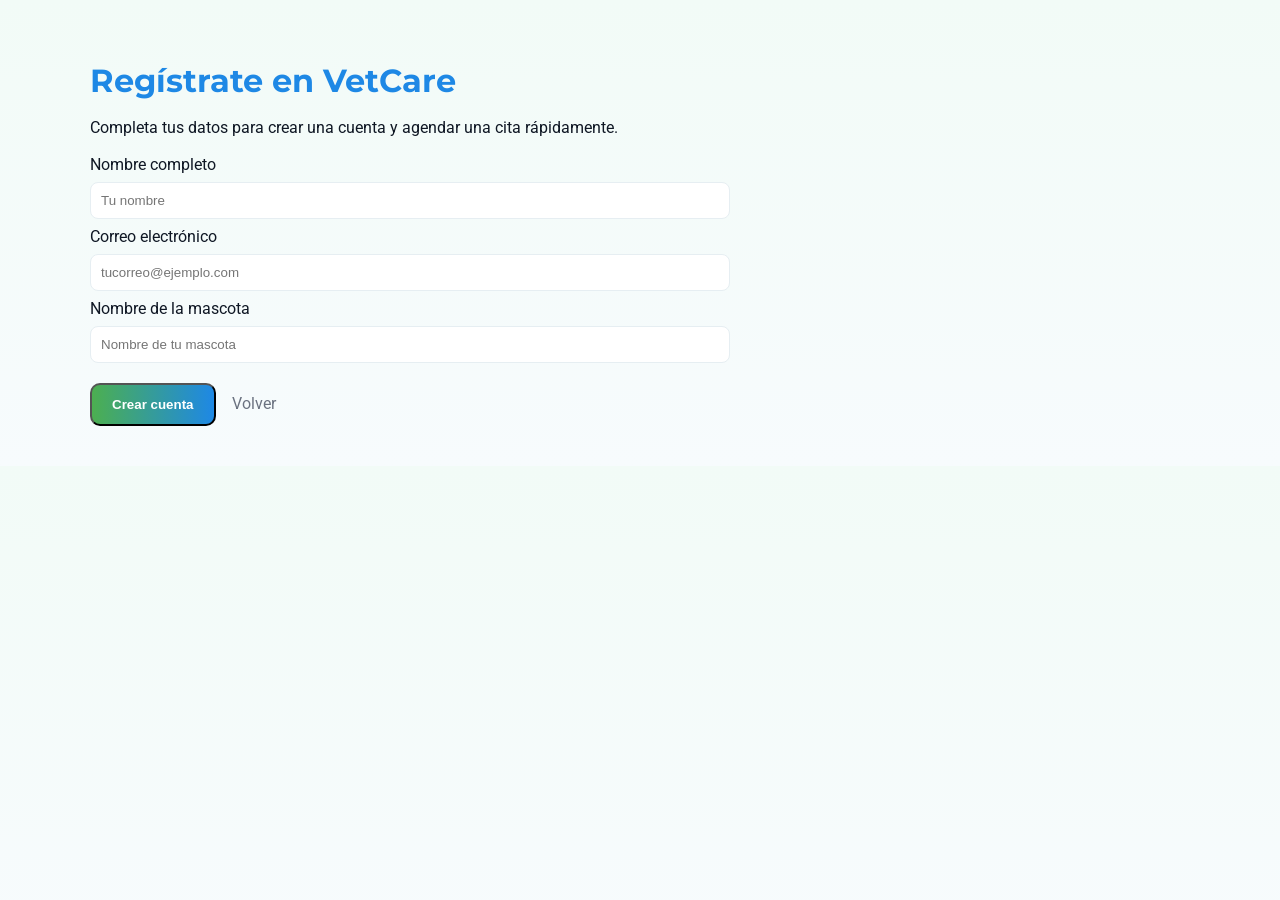
==== registro.html @ a42966b8 "Etapa1: Landing Page actualizada y mejorada, se integra Formulario de contacto" ====
<!doctype html>
<html lang="es">
<head>
  <meta charset="utf-8">
  <meta name="viewport" content="width=device-width,initial-scale=1">
  <title>Registro - PetSalud</title>
  <link rel="stylesheet" href="style.css">
  <link href="https://fonts.googleapis.com/css2?family=Montserrat:wght@600;700&family=Roboto:wght@300;400;500&display=swap" rel="stylesheet">
</head>
<body>
  <main class="container" style="padding:40px 0;">
    <h1 class="section-title">Regístrate en VetCare</h1>
    <p>Completa tus datos para crear una cuenta y agendar una cita rápidamente.</p>
    <form action="#" method="post" style="max-width:640px;margin-top:18px;">
      <label for="name">Nombre completo</label>
      <input id="name" name="name" type="text" placeholder="Tu nombre" required style="width:100%;padding:10px;margin:8px 0;border-radius:8px;border:1px solid #e6eef2;">

      <label for="email">Correo electrónico</label>
      <input id="email" name="email" type="email" placeholder="tucorreo@ejemplo.com" required style="width:100%;padding:10px;margin:8px 0;border-radius:8px;border:1px solid #e6eef2;">

      <label for="pet">Nombre de la mascota</label>
      <input id="pet" name="pet" type="text" placeholder="Nombre de tu mascota" style="width:100%;padding:10px;margin:8px 0;border-radius:8px;border:1px solid #e6eef2;">

      <div style="margin-top:12px;">
        <button class="btn primary" type="submit">Crear cuenta</button>
        <a href="index.html" style="margin-left:12px;text-decoration:none;color:var(--muted);">Volver</a>
      </div>
    </form>
  </main>
</body>
</html>
---- style.css ----
/* Veterinaria: paleta verde, blanco y azul. Tipografías: Montserrat (títulos), Roboto (cuerpo) */
:root{
    --green:#2e8b57;
    --green-2:#4caf50;
    --blue:#1e88e5;
    --bg:#f7fbfd;
    --card:#ffffff;
    --muted:#6b7280;
}

*{box-sizing:border-box}
body{
    font-family: 'Roboto', system-ui, -apple-system, 'Segoe UI', Arial, sans-serif;
    background: linear-gradient(180deg, #f2fbf7 0%, var(--bg) 100%);
    color:#0f1724;
    margin:0;
    -webkit-font-smoothing:antialiased;
}

.container{width:90%;max-width:1100px;margin:0 auto}

/* NAV */
.nav{display:flex;align-items:center;justify-content:space-between;padding:16px 0}
.logo{display:flex;align-items:center;gap:10px;text-decoration:none;color:inherit}
.clinic-name{font-family:'Montserrat',sans-serif;font-weight:700;color:var(--green-2)}
.nav-links{display:flex;gap:18px;list-style:none;margin:0;padding:0;align-items:center}
.nav-links a{color:inherit;text-decoration:none;font-weight:500}
.btn-outline{border:1px solid var(--green-2);padding:8px 12px;border-radius:8px;color:var(--green-2)}
.nav-toggle{display:none;background:transparent;border:0;font-size:22px}

/* HERO */
.hero{display:flex;align-items:center;gap:40px;padding:30px 0}
.hero-media{flex:1}
.hero-media img{width:100%;height:320px;object-fit:cover;border-radius:12px}
.hero-content{flex:1}
.hero-content h1{font-family:'Montserrat',sans-serif;font-size:2.2rem;margin:0 0 10px;color:var(--green)}
.hero-content p{color:var(--muted);margin:0 0 18px}
.btn{display:inline-block;padding:12px 20px;border-radius:10px;text-decoration:none}
.btn.primary{background:linear-gradient(90deg,var(--green-2),var(--blue));color:#fff;font-weight:600}

/* Sections */
.section{padding:48px 0}
.section-title{font-family:'Montserrat',sans-serif;color:var(--blue);margin-bottom:18px}

.grid{display:grid;gap:18px}
.cards{grid-template-columns:repeat(3,1fr)}
.team-grid{grid-template-columns:repeat(3,1fr)}
.specialties .grid{grid-template-columns:repeat(2,1fr)}

.card{background:var(--card);border-radius:12px;padding:18px;box-shadow:0 6px 18px rgba(16,24,40,0.06);transition:transform .22s ease,box-shadow .22s ease;border:1px solid rgba(15,23,36,0.04)}
.card h3{margin:0 0 8px;font-family:'Montserrat',sans-serif}
.card p{margin:0;color:var(--muted)}

/* Card hover effect */
.card:hover{transform:translateY(-8px);box-shadow:0 12px 30px rgba(16,24,40,0.12)}

.specialty img,.team-member img{width:100%;height:180px;object-fit:cover;border-radius:10px;margin-bottom:12px}

.testimonial p{font-style:italic;margin:0 0 8px}
.testimonial footer{font-size:.9rem;color:var(--muted)}

/* FOOTER */
.site-footer{background:linear-gradient(180deg,#eefaf6,#f7fbfd);padding:30px 0 18px;margin-top:30px}
.footer-grid{display:grid;grid-template-columns:1fr 1fr 1fr;gap:18px}
.copyright{margin-top:12px;color:var(--muted);font-size:.95rem}

/* Responsive */
@media (max-width:900px){
    .cards{grid-template-columns:repeat(2,1fr)}
    .team-grid{grid-template-columns:repeat(2,1fr)}
}
@media (max-width:700px){
    .hero{flex-direction:column}
    .hero-media img{height:220px}
    .cards{grid-template-columns:1fr}
    .specialties .grid{grid-template-columns:1fr}
    .team-grid{grid-template-columns:1fr}
    .nav-links{position:fixed;right:16px;top:72px;background:var(--card);flex-direction:column;padding:12px;border-radius:12px;box-shadow:0 10px 30px rgba(2,6,23,0.12);display:none}
    .nav-links.open{display:flex}
    .nav-toggle{display:block}
}

@media (max-width:400px){
    .hero-content h1{font-size:1.5rem}
}

/* small utilities */
.text-center{text-align:center}
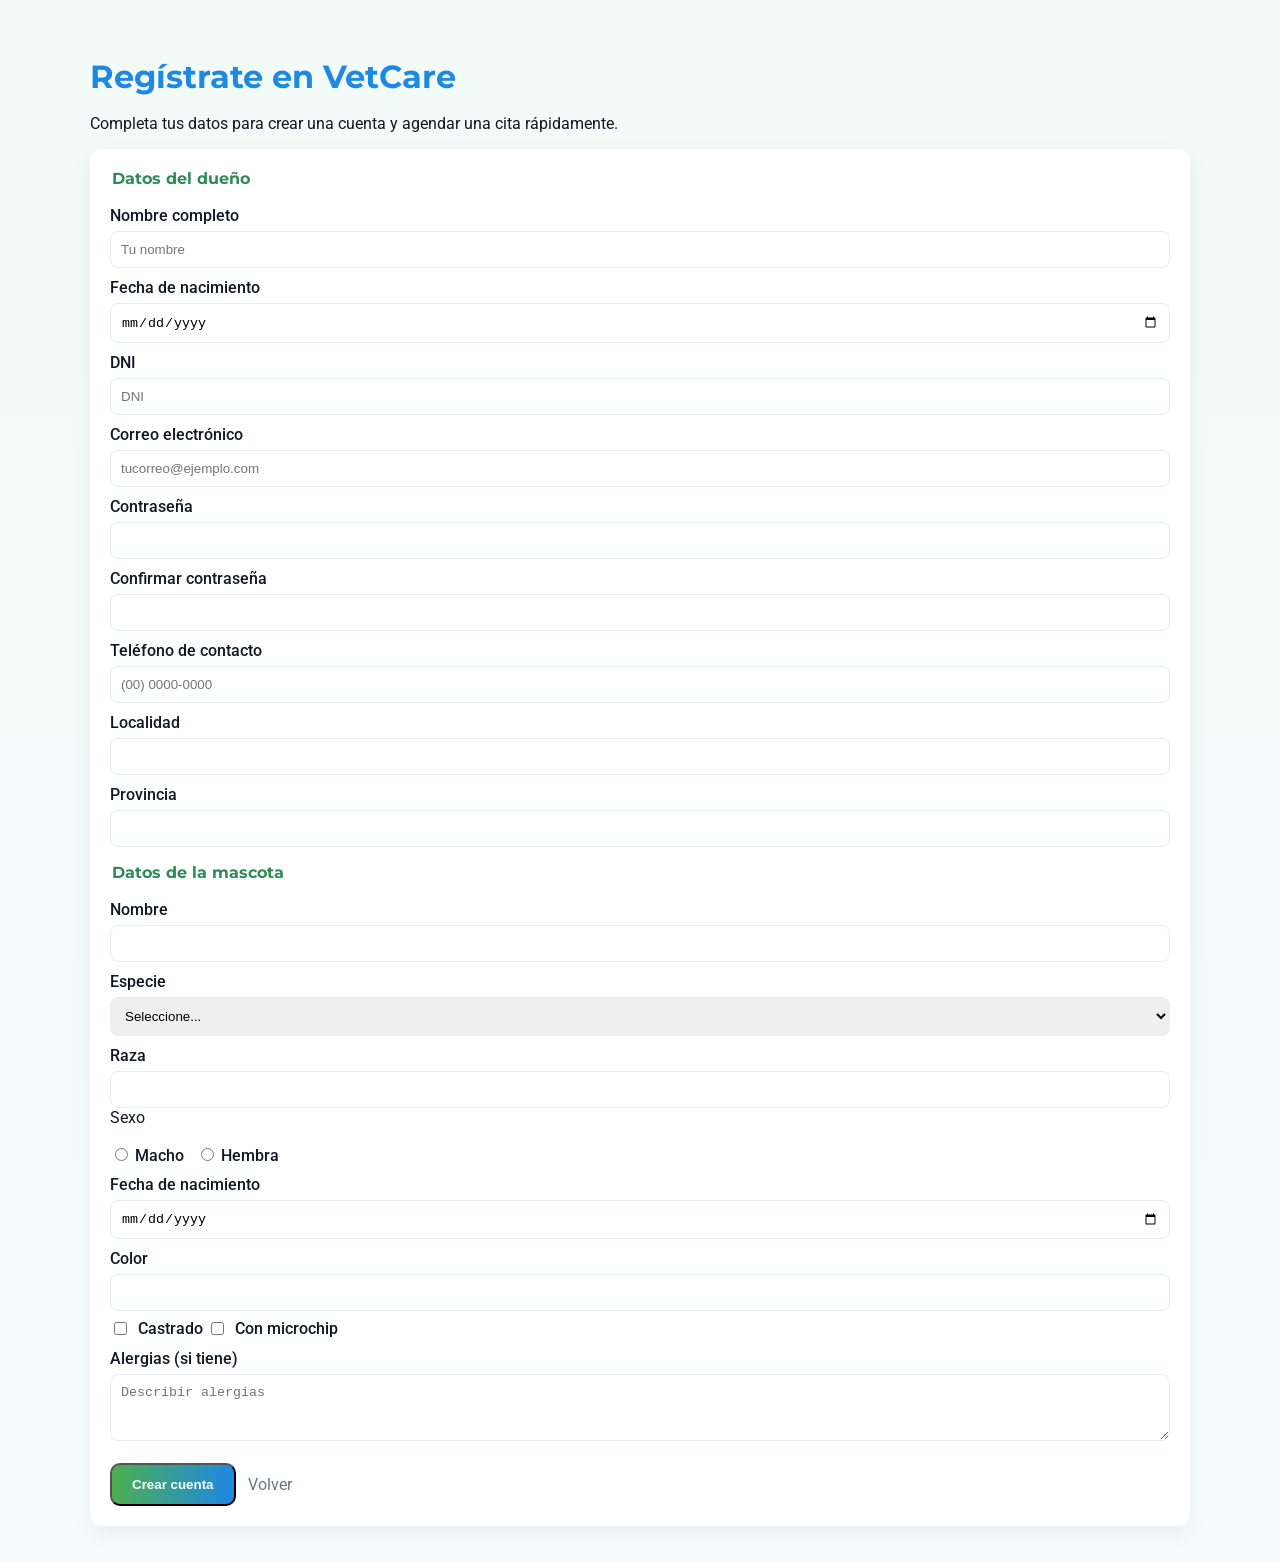
==== commit c28f2dd0: "Etapa2: Se crea formulario con lo requerido y se diseña css" ====
--- a/registro.html
+++ b/registro.html
@@ -3,29 +3,153 @@
 <head>
   <meta charset="utf-8">
   <meta name="viewport" content="width=device-width,initial-scale=1">
-  <title>Registro - PetSalud</title>
+  <title>Registro - VetCare</title>
   <link rel="stylesheet" href="style.css">
+  <link rel="stylesheet" href="registro.css">
   <link href="https://fonts.googleapis.com/css2?family=Montserrat:wght@600;700&family=Roboto:wght@300;400;500&display=swap" rel="stylesheet">
 </head>
 <body>
-  <main class="container" style="padding:40px 0;">
+  <main class="container form-container">
     <h1 class="section-title">Regístrate en VetCare</h1>
     <p>Completa tus datos para crear una cuenta y agendar una cita rápidamente.</p>
-    <form action="#" method="post" style="max-width:640px;margin-top:18px;">
-      <label for="name">Nombre completo</label>
-      <input id="name" name="name" type="text" placeholder="Tu nombre" required style="width:100%;padding:10px;margin:8px 0;border-radius:8px;border:1px solid #e6eef2;">
+    <form id="registroForm" action="#" method="post" novalidate>
+      <fieldset>
+        <legend>Datos del dueño</legend>
+        <label for="owner-name">Nombre completo</label>
+        <input id="owner-name" name="owner_name" type="text" placeholder="Tu nombre" required>
 
-      <label for="email">Correo electrónico</label>
-      <input id="email" name="email" type="email" placeholder="tucorreo@ejemplo.com" required style="width:100%;padding:10px;margin:8px 0;border-radius:8px;border:1px solid #e6eef2;">
+        <label for="owner-dob">Fecha de nacimiento</label>
+        <input id="owner-dob" name="owner_dob" type="date" required>
 
-      <label for="pet">Nombre de la mascota</label>
-      <input id="pet" name="pet" type="text" placeholder="Nombre de tu mascota" style="width:100%;padding:10px;margin:8px 0;border-radius:8px;border:1px solid #e6eef2;">
+        <label for="owner-dni">DNI</label>
+        <input id="owner-dni" name="owner_dni" type="text" placeholder="DNI" required>
 
-      <div style="margin-top:12px;">
+        <label for="owner-email">Correo electrónico</label>
+        <input id="owner-email" name="owner_email" type="email" placeholder="tucorreo@ejemplo.com" required>
+
+        <label for="owner-password">Contraseña</label>
+        <input id="owner-password" name="owner_password" type="password" minlength="6" required>
+
+        <label for="owner-password-confirm">Confirmar contraseña</label>
+        <input id="owner-password-confirm" name="owner_password_confirm" type="password" minlength="6" required>
+
+        <label for="owner-phone">Teléfono de contacto</label>
+        <input id="owner-phone" name="owner_phone" type="tel" placeholder="(00) 0000-0000" required>
+
+        <label for="owner-city">Localidad</label>
+        <input id="owner-city" name="owner_city" type="text" required>
+
+        <label for="owner-province">Provincia</label>
+        <input id="owner-province" name="owner_province" type="text" required>
+      </fieldset>
+
+      <fieldset>
+        <legend>Datos de la mascota</legend>
+        <label for="pet-name">Nombre</label>
+        <input id="pet-name" name="pet_name" type="text" required>
+
+        <label for="pet-species">Especie</label>
+        <select id="pet-species" name="pet_species" required>
+          <option value="">Seleccione...</option>
+          <option value="perro">Perro</option>
+          <option value="gato">Gato</option>
+          <option value="otro">Otro</option>
+        </select>
+
+        <label for="pet-breed">Raza</label>
+        <input id="pet-breed" name="pet_breed" type="text" required>
+
+        <span class="radio-group">Sexo</span>
+        <div class="radio-row" id="pet-sex">
+          <label><input type="radio" name="pet_sex" value="macho" required> Macho</label>
+          <label><input type="radio" name="pet_sex" value="hembra"> Hembra</label>
+        </div>
+
+        <label for="pet-dob">Fecha de nacimiento</label>
+        <input id="pet-dob" name="pet_dob" type="date" required>
+
+        <label for="pet-color">Color</label>
+        <input id="pet-color" name="pet_color" type="text" required>
+
+        <label class="checkbox-label"><input type="checkbox" id="pet-neutered" name="pet_neutered"> Castrado</label>
+        <label class="checkbox-label"><input type="checkbox" id="pet-microchip" name="pet_microchip"> Con microchip</label>
+
+        <label for="pet-allergies">Alergias (si tiene)</label>
+        <textarea id="pet-allergies" name="pet_allergies" rows="3" placeholder="Describir alergias"></textarea>
+      </fieldset>
+
+      <div class="form-actions">
         <button class="btn primary" type="submit">Crear cuenta</button>
-        <a href="index.html" style="margin-left:12px;text-decoration:none;color:var(--muted);">Volver</a>
+        <a href="index.html" class="btn-link">Volver</a>
       </div>
     </form>
   </main>
+
+  <script>
+    (function(){
+      const form = document.getElementById('registroForm');
+      const password = document.getElementById('owner-password');
+      const passwordConfirm = document.getElementById('owner-password-confirm');
+
+      function setInvalid(el){
+        el.classList.add('invalid');
+      }
+      function clearInvalid(el){
+        el.classList.remove('invalid');
+      }
+
+      form.addEventListener('submit', function(e){
+        let valid = true;
+        // Use built-in validation first
+        if(!form.checkValidity()) valid = false;
+
+        // Password match
+        if(password.value !== passwordConfirm.value){
+          valid = false;
+          setInvalid(password);
+          setInvalid(passwordConfirm);
+        }
+
+        // Radio group validation
+        const sexChecked = form.querySelector('input[name="pet_sex"]:checked');
+        const sexContainer = document.getElementById('pet-sex');
+        if(!sexChecked){
+          valid = false;
+          sexContainer.classList.add('invalid');
+        } else {
+          sexContainer.classList.remove('invalid');
+        }
+
+        if(!valid){
+          e.preventDefault();
+          // add invalid class to all invalid elements
+          const elements = form.querySelectorAll('input,select,textarea');
+          elements.forEach(el => {
+            if(!el.checkValidity() && el.type !== 'radio' && el.type !== 'checkbox'){
+              setInvalid(el);
+            }
+          });
+          // focus first invalid
+          const first = form.querySelector('.invalid');
+          if(first) first.focus();
+        }
+      });
+
+      // Clear invalid on input
+      form.addEventListener('input', function(e){
+        const el = e.target;
+        if(el.checkValidity()) clearInvalid(el);
+        if(el === password || el === passwordConfirm){
+          if(password.value === passwordConfirm.value){
+            clearInvalid(password); clearInvalid(passwordConfirm);
+          }
+        }
+        // radio handling
+        if(el.name === 'pet_sex'){
+          document.getElementById('pet-sex').classList.remove('invalid');
+        }
+      });
+    })();
+  </script>
 </body>
 </html>
--- a/registro.css
+++ b/registro.css
@@ -0,0 +1,20 @@
+/* Styles for registro form */
+:root{--green:#2e8b57;--muted:#6b7280;--card:#fff}
+body{font-family:Roboto, system-ui, Arial, sans-serif}
+.form-container{padding:36px 0}
+form{background:var(--card);padding:20px;border-radius:12px;box-shadow:0 8px 20px rgba(2,6,23,0.06)}
+fieldset{border:0;margin:0 0 16px;padding:0}
+legend{font-family:Montserrat, sans-serif;font-weight:700;margin-bottom:8px;color:var(--green)}
+label{display:block;margin-top:10px;font-weight:500}
+input[type=text],input[type=email],input[type=password],input[type=tel],input[type=date],select,textarea{width:100%;padding:10px;margin-top:6px;border:1px solid #e6eef2;border-radius:8px}
+input.invalid,select.invalid,textarea.invalid{border-color:#e11d48;box-shadow:0 0 0 3px rgba(225,29,72,0.06)}
+.radio-row{display:flex;gap:12px;margin-top:8px}
+.radio-row.invalid{outline:2px solid rgba(225,29,72,0.15);padding:8px;border-radius:8px}
+.checkbox-label{display:inline-flex;align-items:center;gap:8px;margin-top:8px}
+.form-actions{margin-top:18px;display:flex;gap:12px;align-items:center}
+.btn-link{text-decoration:none;color:var(--muted)}
+.error-message{color:#e11d48;font-size:.9rem;margin-top:6px}
+
+@media (max-width:700px){
+  .radio-row{flex-direction:column}
+}
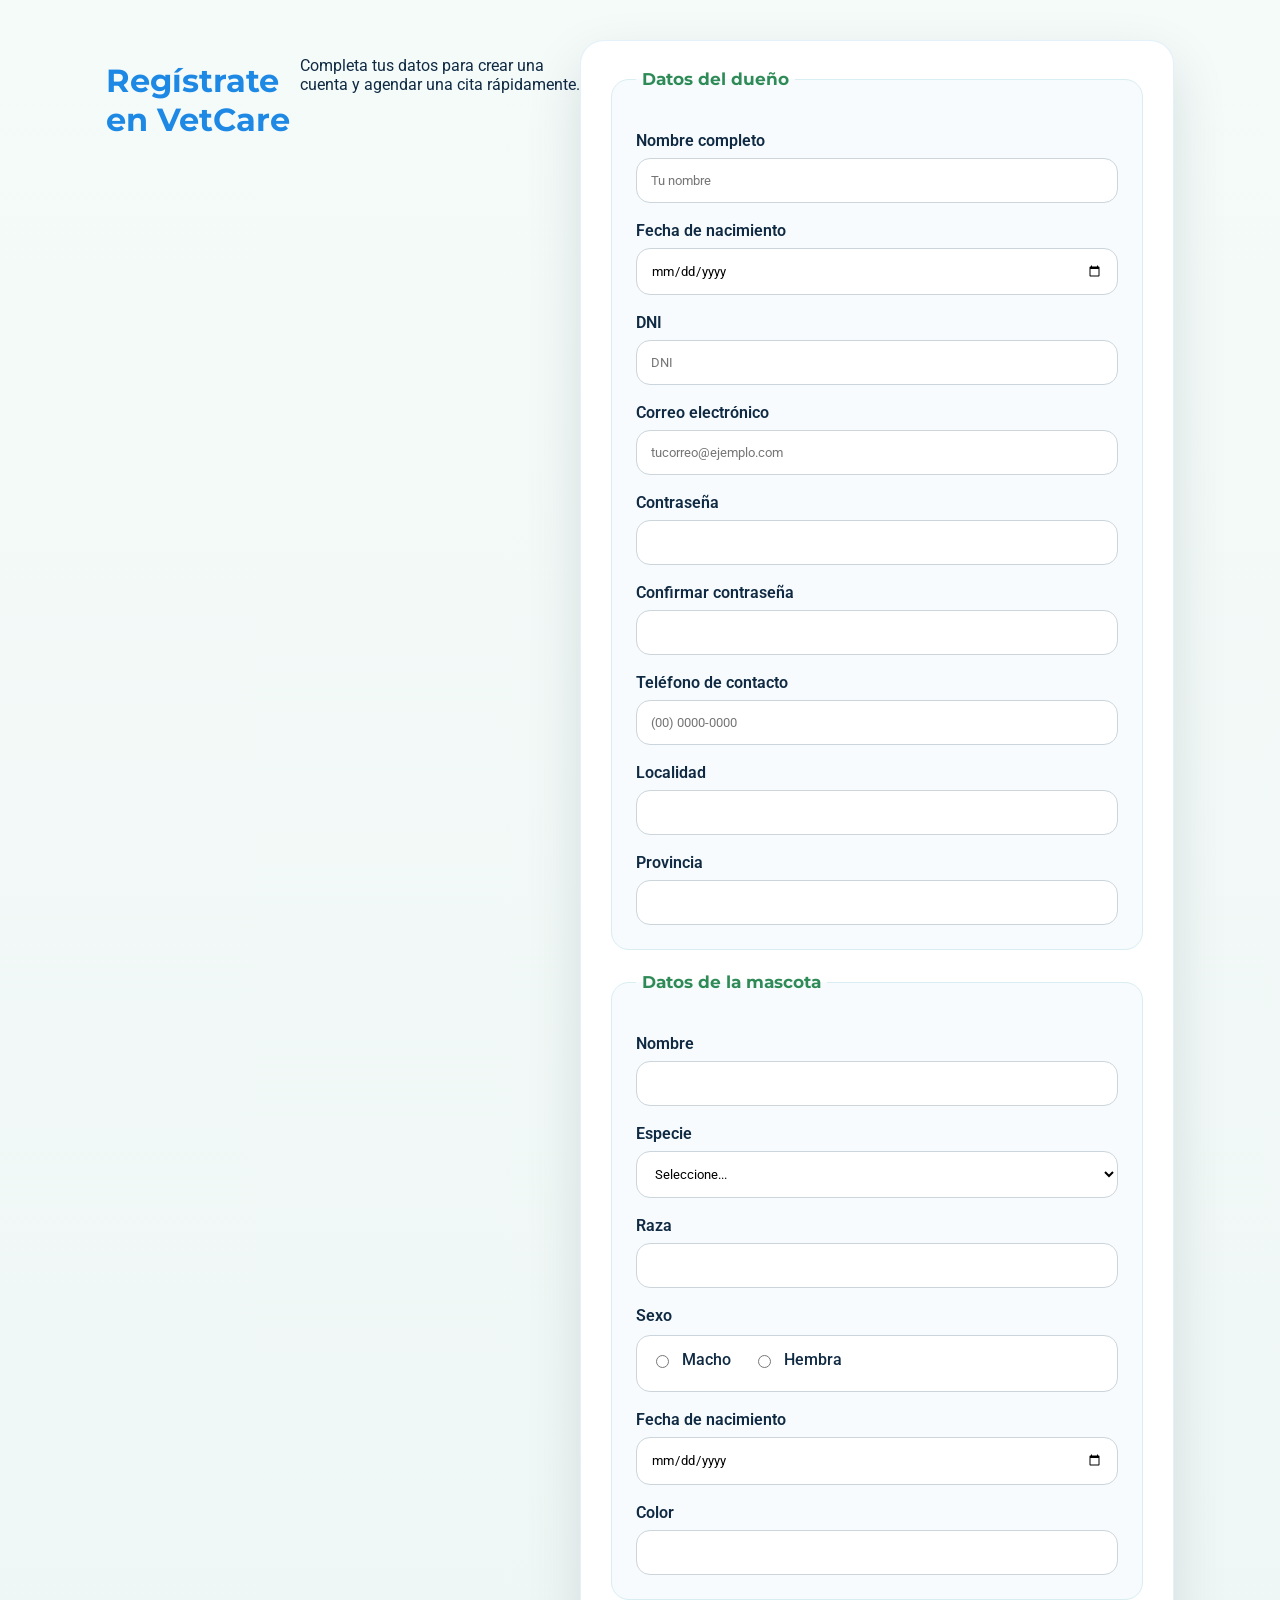
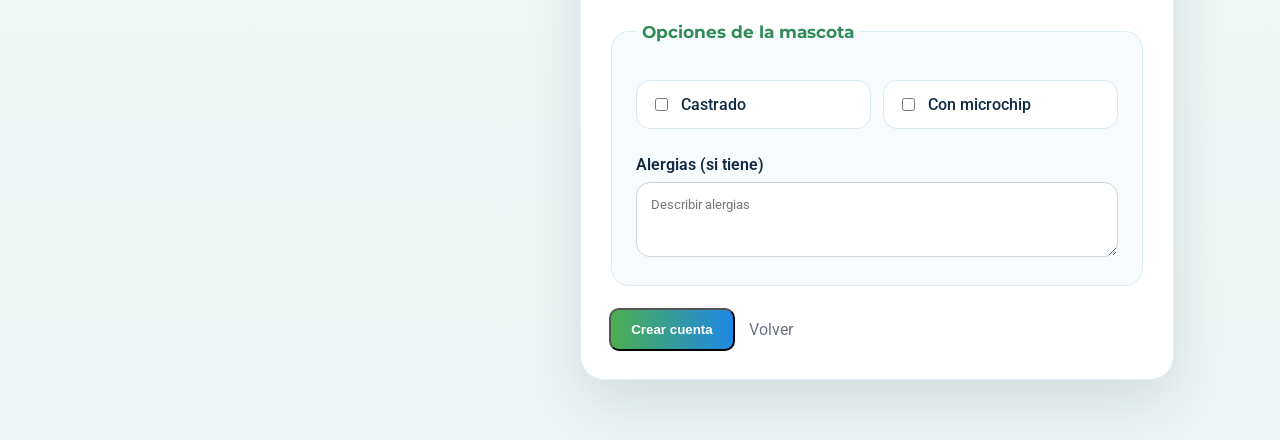
==== commit 17314e2f: "Etapa3: Creacion de validacion con JS Vainilla" ====
--- a/registro.html
+++ b/registro.html
@@ -13,69 +13,106 @@
     <h1 class="section-title">Regístrate en VetCare</h1>
     <p>Completa tus datos para crear una cuenta y agendar una cita rápidamente.</p>
     <form id="registroForm" action="#" method="post" novalidate>
-      <fieldset>
+      <fieldset class="form-section">
         <legend>Datos del dueño</legend>
-        <label for="owner-name">Nombre completo</label>
-        <input id="owner-name" name="owner_name" type="text" placeholder="Tu nombre" required>
+        <div class="field-group">
+          <label for="owner-name">Nombre completo</label>
+          <input id="owner-name" name="owner_name" type="text" placeholder="Tu nombre" required>
+        </div>
 
-        <label for="owner-dob">Fecha de nacimiento</label>
-        <input id="owner-dob" name="owner_dob" type="date" required>
+        <div class="field-group">
+          <label for="owner-dob">Fecha de nacimiento</label>
+          <input id="owner-dob" name="owner_dob" type="date" required>
+        </div>
 
-        <label for="owner-dni">DNI</label>
-        <input id="owner-dni" name="owner_dni" type="text" placeholder="DNI" required>
+        <div class="field-group">
+          <label for="owner-dni">DNI</label>
+          <input id="owner-dni" name="owner_dni" type="text" placeholder="DNI" required>
+        </div>
 
-        <label for="owner-email">Correo electrónico</label>
-        <input id="owner-email" name="owner_email" type="email" placeholder="tucorreo@ejemplo.com" required>
+        <div class="field-group">
+          <label for="owner-email">Correo electrónico</label>
+          <input id="owner-email" name="owner_email" type="email" placeholder="tucorreo@ejemplo.com" required>
+        </div>
 
-        <label for="owner-password">Contraseña</label>
-        <input id="owner-password" name="owner_password" type="password" minlength="6" required>
+        <div class="field-group">
+          <label for="owner-password">Contraseña</label>
+          <input id="owner-password" name="owner_password" type="password" minlength="6" required>
+        </div>
 
-        <label for="owner-password-confirm">Confirmar contraseña</label>
-        <input id="owner-password-confirm" name="owner_password_confirm" type="password" minlength="6" required>
+        <div class="field-group">
+          <label for="owner-password-confirm">Confirmar contraseña</label>
+          <input id="owner-password-confirm" name="owner_password_confirm" type="password" minlength="6" required>
+        </div>
 
-        <label for="owner-phone">Teléfono de contacto</label>
-        <input id="owner-phone" name="owner_phone" type="tel" placeholder="(00) 0000-0000" required>
+        <div class="field-group">
+          <label for="owner-phone">Teléfono de contacto</label>
+          <input id="owner-phone" name="owner_phone" type="tel" placeholder="(00) 0000-0000" required>
+        </div>
 
-        <label for="owner-city">Localidad</label>
-        <input id="owner-city" name="owner_city" type="text" required>
+        <div class="field-group">
+          <label for="owner-city">Localidad</label>
+          <input id="owner-city" name="owner_city" type="text" required>
+        </div>
 
-        <label for="owner-province">Provincia</label>
-        <input id="owner-province" name="owner_province" type="text" required>
+        <div class="field-group">
+          <label for="owner-province">Provincia</label>
+          <input id="owner-province" name="owner_province" type="text" required>
+        </div>
       </fieldset>
 
-      <fieldset>
+      <fieldset class="form-section">
         <legend>Datos de la mascota</legend>
-        <label for="pet-name">Nombre</label>
-        <input id="pet-name" name="pet_name" type="text" required>
-
-        <label for="pet-species">Especie</label>
-        <select id="pet-species" name="pet_species" required>
-          <option value="">Seleccione...</option>
-          <option value="perro">Perro</option>
-          <option value="gato">Gato</option>
-          <option value="otro">Otro</option>
-        </select>
-
-        <label for="pet-breed">Raza</label>
-        <input id="pet-breed" name="pet_breed" type="text" required>
-
-        <span class="radio-group">Sexo</span>
-        <div class="radio-row" id="pet-sex">
-          <label><input type="radio" name="pet_sex" value="macho" required> Macho</label>
-          <label><input type="radio" name="pet_sex" value="hembra"> Hembra</label>
+        <div class="field-group">
+          <label for="pet-name">Nombre</label>
+          <input id="pet-name" name="pet_name" type="text" required>
         </div>
 
-        <label for="pet-dob">Fecha de nacimiento</label>
-        <input id="pet-dob" name="pet_dob" type="date" required>
+        <div class="field-group">
+          <label for="pet-species">Especie</label>
+          <select id="pet-species" name="pet_species" required>
+            <option value="">Seleccione...</option>
+            <option value="perro">Perro</option>
+            <option value="gato">Gato</option>
+            <option value="otro">Otro</option>
+          </select>
+        </div>
 
-        <label for="pet-color">Color</label>
-        <input id="pet-color" name="pet_color" type="text" required>
+        <div class="field-group">
+          <label for="pet-breed">Raza</label>
+          <input id="pet-breed" name="pet_breed" type="text" required>
+        </div>
 
-        <label class="checkbox-label"><input type="checkbox" id="pet-neutered" name="pet_neutered"> Castrado</label>
-        <label class="checkbox-label"><input type="checkbox" id="pet-microchip" name="pet_microchip"> Con microchip</label>
+        <div class="field-group">
+          <label class="field-label">Sexo</label>
+          <div class="radio-row" id="pet-sex">
+            <label><input type="radio" name="pet_sex" value="macho" required> Macho</label>
+            <label><input type="radio" name="pet_sex" value="hembra"> Hembra</label>
+          </div>
+        </div>
 
-        <label for="pet-allergies">Alergias (si tiene)</label>
-        <textarea id="pet-allergies" name="pet_allergies" rows="3" placeholder="Describir alergias"></textarea>
+        <div class="field-group">
+          <label for="pet-dob">Fecha de nacimiento</label>
+          <input id="pet-dob" name="pet_dob" type="date" required>
+        </div>
+
+        <div class="field-group">
+          <label for="pet-color">Color</label>
+          <input id="pet-color" name="pet_color" type="text" required>
+        </div>
+      </fieldset>
+
+      <fieldset class="form-section checkbox-section">
+        <legend>Opciones de la mascota</legend>
+        <div class="checkbox-grid">
+          <label class="checkbox-label"><input type="checkbox" id="pet-neutered" name="pet_neutered"> Castrado</label>
+          <label class="checkbox-label"><input type="checkbox" id="pet-microchip" name="pet_microchip"> Con microchip</label>
+        </div>
+
+        <div class="field-group">
+          <label for="pet-allergies">Alergias (si tiene)</label>
+          <textarea id="pet-allergies" name="pet_allergies" rows="3" placeholder="Describir alergias"></textarea>
+        </div>
       </fieldset>
 
       <div class="form-actions">
@@ -85,71 +122,6 @@
     </form>
   </main>
 
-  <script>
-    (function(){
-      const form = document.getElementById('registroForm');
-      const password = document.getElementById('owner-password');
-      const passwordConfirm = document.getElementById('owner-password-confirm');
-
-      function setInvalid(el){
-        el.classList.add('invalid');
-      }
-      function clearInvalid(el){
-        el.classList.remove('invalid');
-      }
-
-      form.addEventListener('submit', function(e){
-        let valid = true;
-        // Use built-in validation first
-        if(!form.checkValidity()) valid = false;
-
-        // Password match
-        if(password.value !== passwordConfirm.value){
-          valid = false;
-          setInvalid(password);
-          setInvalid(passwordConfirm);
-        }
-
-        // Radio group validation
-        const sexChecked = form.querySelector('input[name="pet_sex"]:checked');
-        const sexContainer = document.getElementById('pet-sex');
-        if(!sexChecked){
-          valid = false;
-          sexContainer.classList.add('invalid');
-        } else {
-          sexContainer.classList.remove('invalid');
-        }
-
-        if(!valid){
-          e.preventDefault();
-          // add invalid class to all invalid elements
-          const elements = form.querySelectorAll('input,select,textarea');
-          elements.forEach(el => {
-            if(!el.checkValidity() && el.type !== 'radio' && el.type !== 'checkbox'){
-              setInvalid(el);
-            }
-          });
-          // focus first invalid
-          const first = form.querySelector('.invalid');
-          if(first) first.focus();
-        }
-      });
-
-      // Clear invalid on input
-      form.addEventListener('input', function(e){
-        const el = e.target;
-        if(el.checkValidity()) clearInvalid(el);
-        if(el === password || el === passwordConfirm){
-          if(password.value === passwordConfirm.value){
-            clearInvalid(password); clearInvalid(passwordConfirm);
-          }
-        }
-        // radio handling
-        if(el.name === 'pet_sex'){
-          document.getElementById('pet-sex').classList.remove('invalid');
-        }
-      });
-    })();
-  </script>
+  <script src="validaciones.js"></script>
 </body>
 </html>
--- a/registro.css
+++ b/registro.css
@@ -1,20 +1,177 @@
-/* Styles for registro form */
-:root{--green:#2e8b57;--muted:#6b7280;--card:#fff}
-body{font-family:Roboto, system-ui, Arial, sans-serif}
-.form-container{padding:36px 0}
-form{background:var(--card);padding:20px;border-radius:12px;box-shadow:0 8px 20px rgba(2,6,23,0.06)}
-fieldset{border:0;margin:0 0 16px;padding:0}
-legend{font-family:Montserrat, sans-serif;font-weight:700;margin-bottom:8px;color:var(--green)}
-label{display:block;margin-top:10px;font-weight:500}
-input[type=text],input[type=email],input[type=password],input[type=tel],input[type=date],select,textarea{width:100%;padding:10px;margin-top:6px;border:1px solid #e6eef2;border-radius:8px}
-input.invalid,select.invalid,textarea.invalid{border-color:#e11d48;box-shadow:0 0 0 3px rgba(225,29,72,0.06)}
-.radio-row{display:flex;gap:12px;margin-top:8px}
-.radio-row.invalid{outline:2px solid rgba(225,29,72,0.15);padding:8px;border-radius:8px}
-.checkbox-label{display:inline-flex;align-items:center;gap:8px;margin-top:8px}
-.form-actions{margin-top:18px;display:flex;gap:12px;align-items:center}
-.btn-link{text-decoration:none;color:var(--muted)}
-.error-message{color:#e11d48;font-size:.9rem;margin-top:6px}
+:root{
+  --green:#2e8b57;
+  --green-2:#4caf50;
+  --blue:#1e88e5;
+  --muted:#6b7280;
+  --bg:#eef6f5;
+  --surface:#ffffff;
+}
+
+*{
+  box-sizing:border-box;
+}
+
+body{
+  margin:0;
+  font-family:'Roboto', system-ui, Arial, sans-serif;
+  background:linear-gradient(180deg, #f4fbf9 0%, var(--bg) 100%);
+  color:#102a43;
+}
+
+.form-container{
+  padding:40px 16px 60px;
+  display:flex;
+  justify-content:center;
+}
+
+form{
+  width:100%;
+  max-width:750px;
+  background:var(--surface);
+  padding:28px;
+  border-radius:24px;
+  box-shadow:0 22px 56px rgba(16,24,40,0.12);
+  border:1px solid rgba(66,153,225,0.14);
+}
+
+.form-section{
+  background:#f7fbfd;
+  border:1px solid #d9eef2;
+  border-radius:18px;
+  padding:24px;
+  margin-bottom:22px;
+}
+
+legend{
+  font-family:'Montserrat', sans-serif;
+  font-size:1.05rem;
+  font-weight:700;
+  color:var(--green);
+  padding:0 6px;
+}
+
+.field-group{
+  margin-top:18px;
+}
+
+label{
+  display:block;
+  margin-bottom:8px;
+  font-weight:600;
+}
+
+.field-label{
+  margin-bottom:10px;
+  display:block;
+  font-weight:600;
+}
+
+input[type=text],
+input[type=email],
+input[type=password],
+input[type=tel],
+input[type=date],
+select,
+textarea{
+  width:100%;
+  padding:14px 14px;
+  border:1px solid #cbd5db;
+  border-radius:14px;
+  background:#fff;
+  transition:border-color .25s ease,box-shadow .25s ease;
+  font-family:inherit;
+}
+
+input:focus,
+select:focus,
+textarea:focus{
+  outline:none;
+  border-color:var(--blue);
+  box-shadow:0 0 0 8px rgba(30,136,229,0.12);
+}
+
+.checkbox-grid{
+  display:grid;
+  grid-template-columns:repeat(2,minmax(140px,1fr));
+  gap:12px;
+  margin-top:14px;
+}
+
+.checkbox-label{
+  display:flex;
+  align-items:center;
+  gap:10px;
+  padding:14px;
+  border:1px solid #d7e9ef;
+  border-radius:14px;
+  background:#fff;
+  cursor:pointer;
+  font-weight:500;
+}
+
+.radio-row{
+  display:flex;
+  gap:22px;
+  flex-wrap:wrap;
+  align-items:center;
+  padding:14px;
+  border:1px solid #cbd5db;
+  border-radius:14px;
+  background:#fff;
+}
+
+.radio-row label{
+  display:flex;
+  align-items:center;
+  gap:10px;
+  font-weight:500;
+}
+
+.form-actions{
+  display:flex;
+  gap:14px;
+  align-items:center;
+  margin-top:20px;
+}
+
+.btn-link{
+  color:var(--muted);
+  text-decoration:none;
+}
+
+.campo-error input,
+.campo-error select,
+.campo-error textarea,
+.campo-error .radio-row{
+  border-color:#e11d48;
+  box-shadow:0 0 0 5px rgba(225,29,72,0.12);
+}
+
+.campo-error label{
+  color:#b91c1c;
+}
+
+.campo-ok input,
+.campo-ok select,
+.campo-ok textarea,
+.campo-ok .radio-row{
+  border-color:var(--green-2);
+  box-shadow:0 0 0 5px rgba(46,139,87,0.14);
+}
+
+.campo-ok label{
+  color:#166534;
+}
 
 @media (max-width:700px){
-  .radio-row{flex-direction:column}
+  .checkbox-grid{
+    grid-template-columns:1fr;
+  }
+  .form-actions{
+    flex-direction:column;
+    align-items:stretch;
+  }
+  form{
+    padding:22px;
+  }
 }
